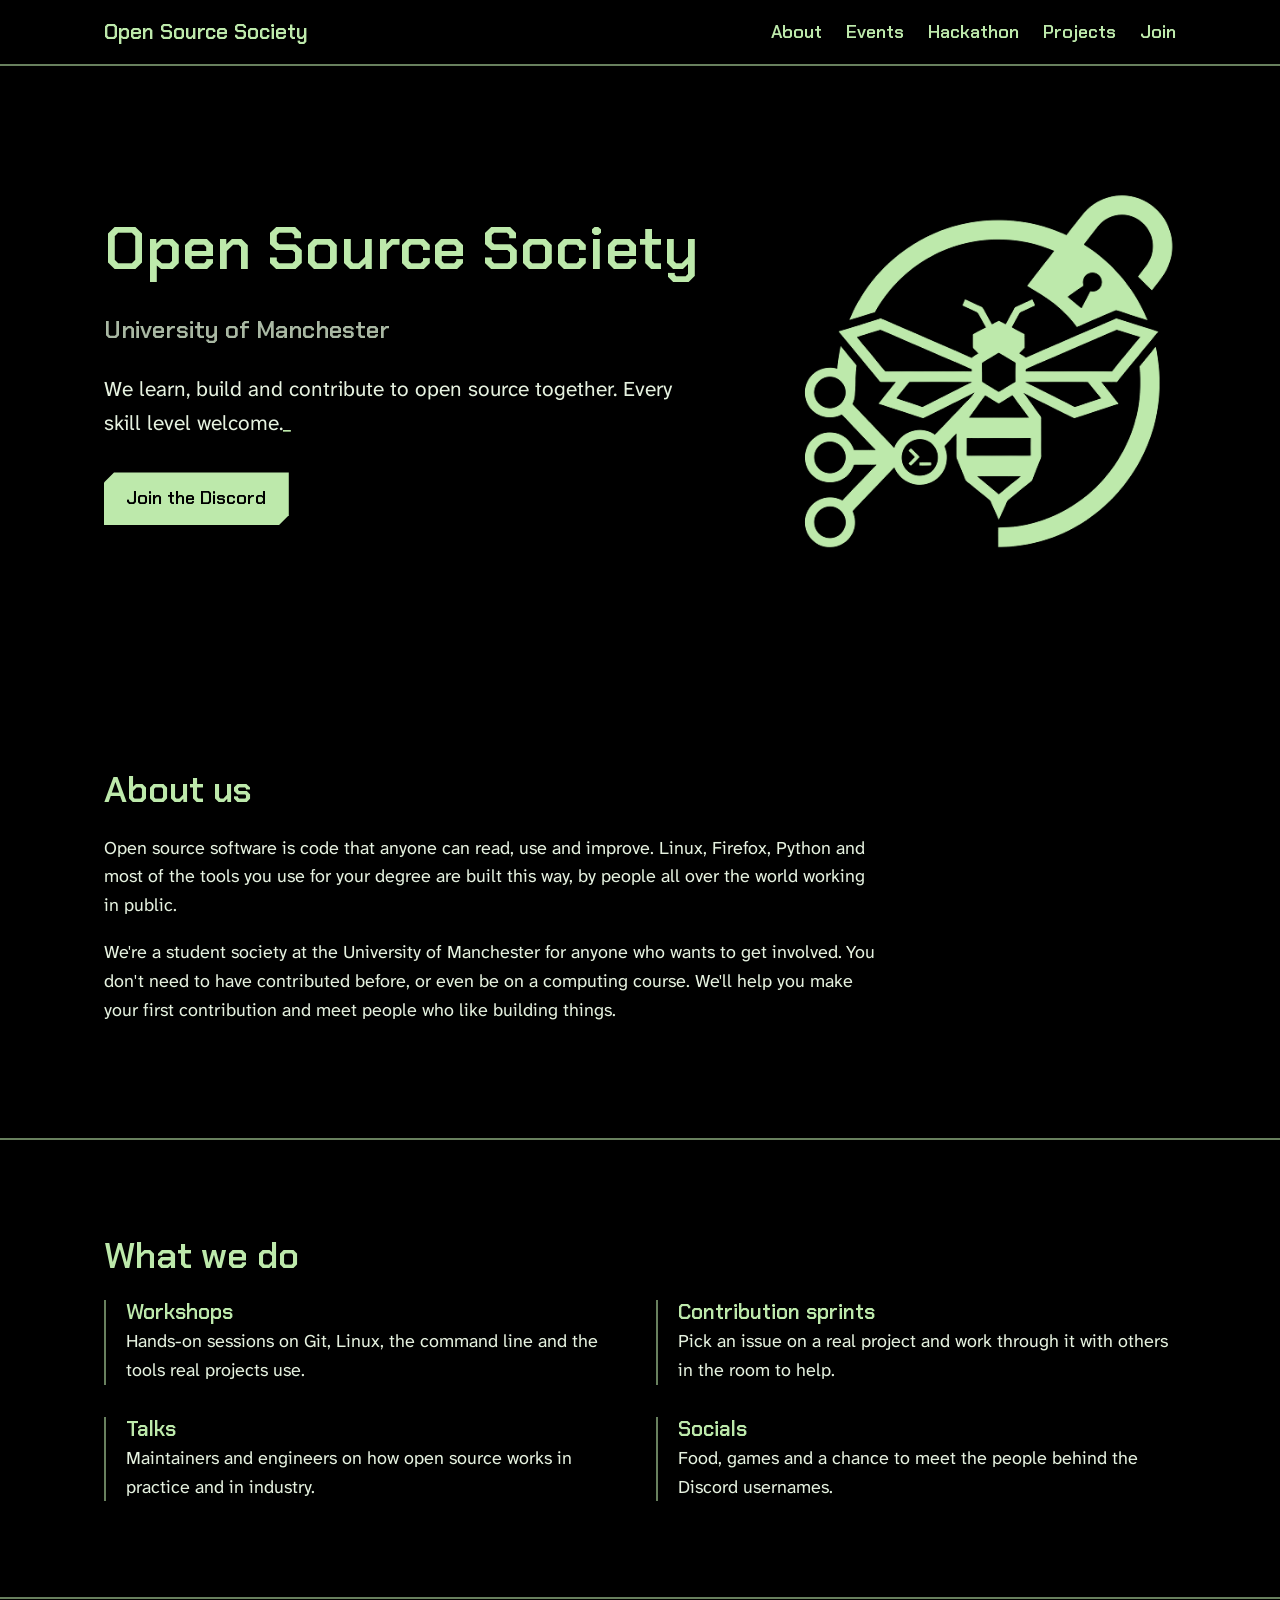
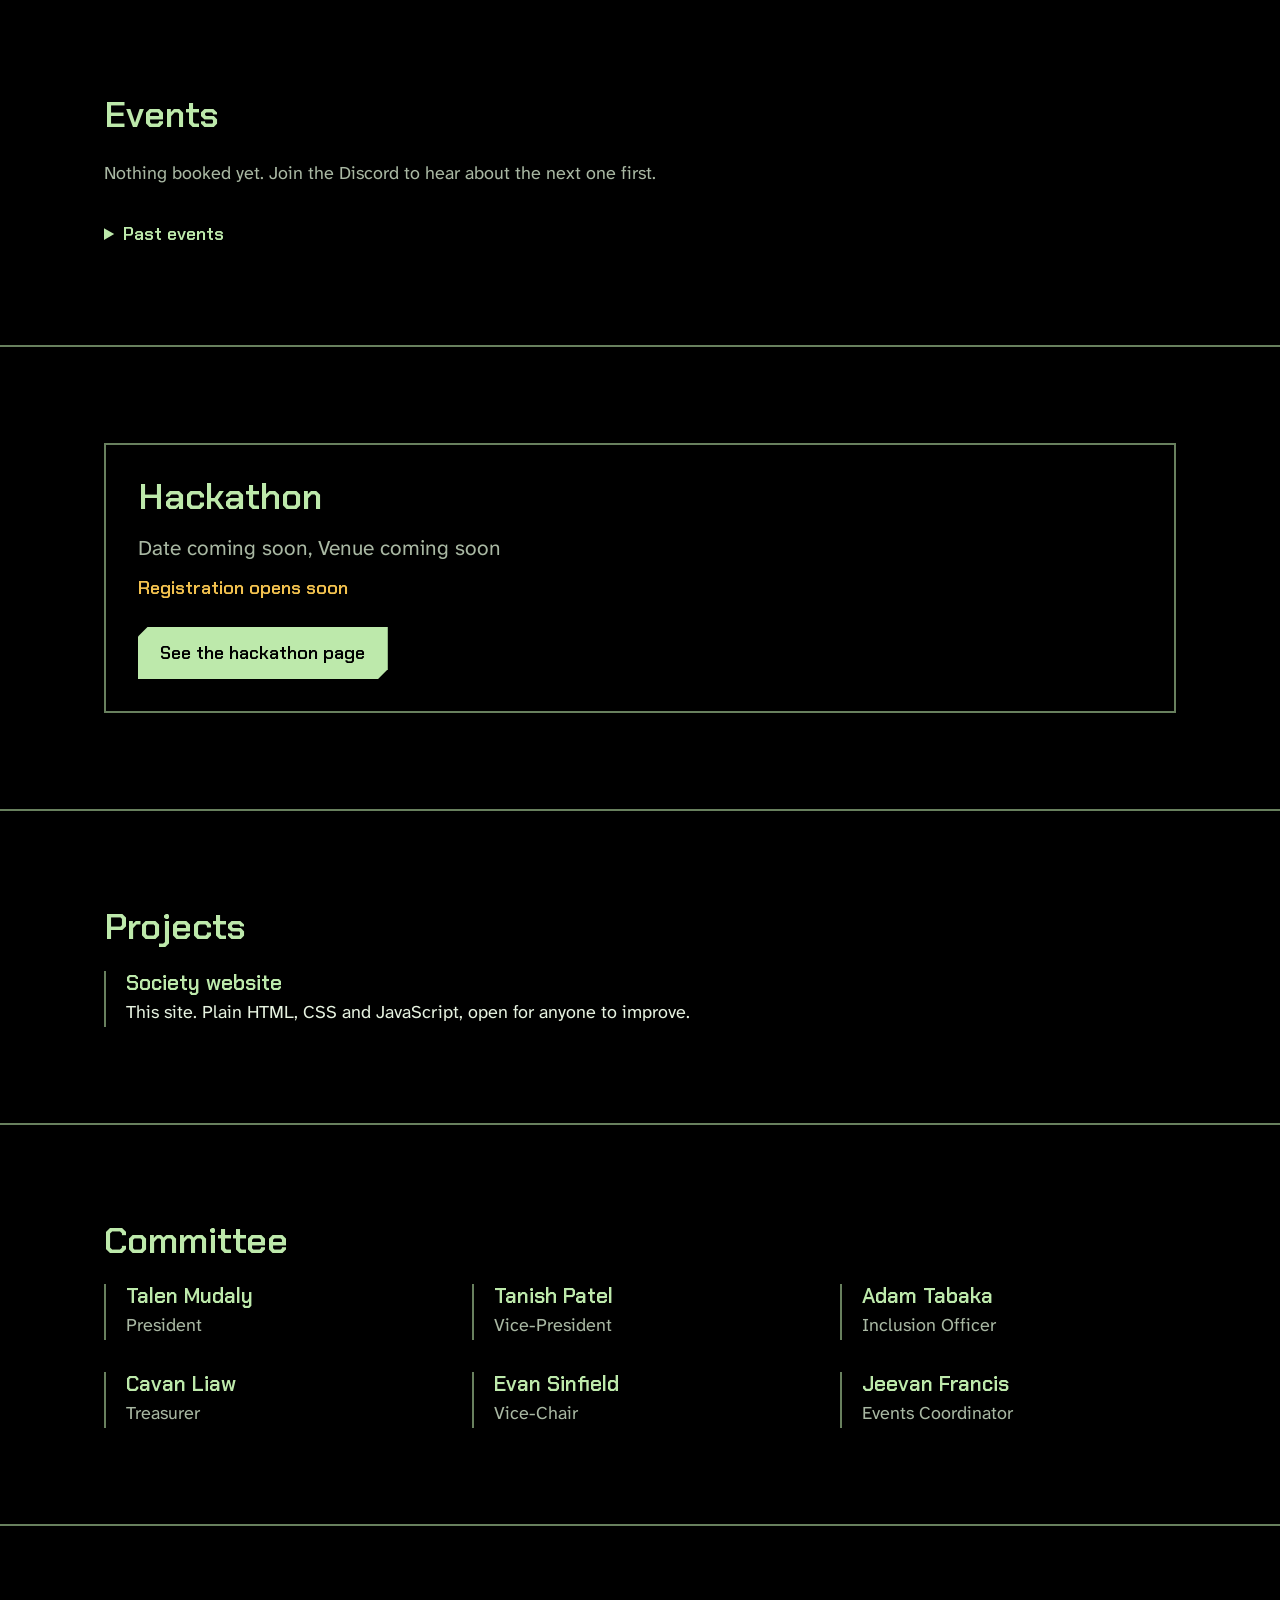
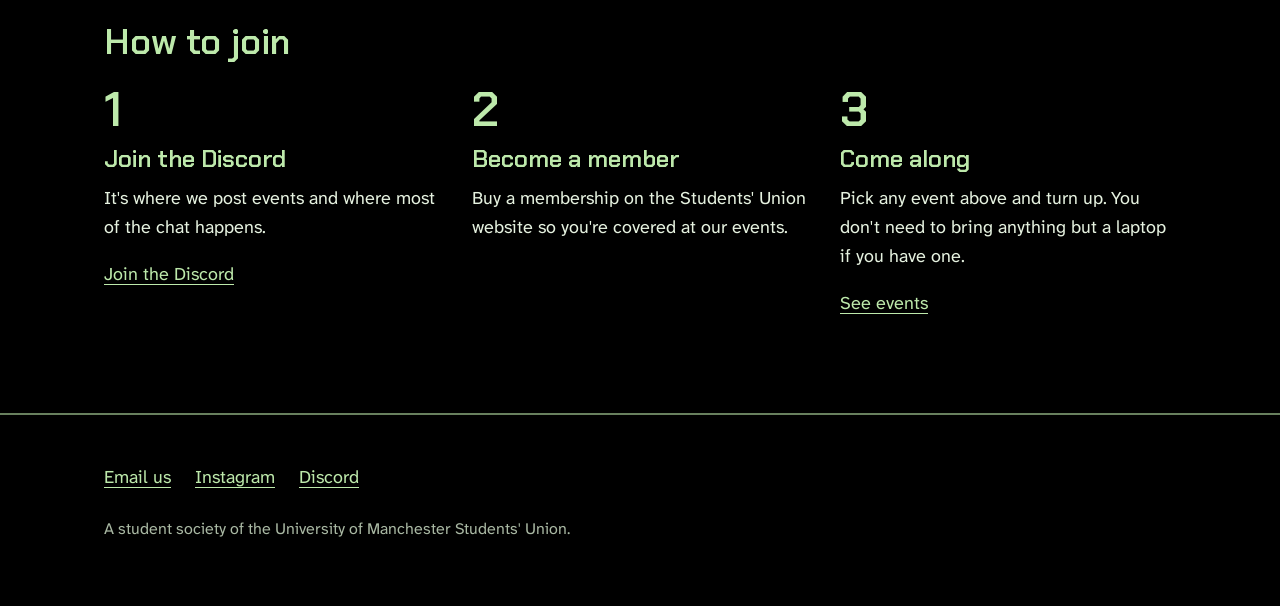
==== index.html @ a1bf6e77 "adding the stuff" ====
<!DOCTYPE html>
<html lang="en-GB">
<head>
  <meta charset="utf-8">
  <meta name="viewport" content="width=device-width, initial-scale=1">
  <title>Open Source Society | University of Manchester</title>
  <meta name="description" content="The University of Manchester's Open Source Society. Workshops, contribution sprints, talks and socials for students of any skill level.">

  <!-- Link previews on WhatsApp, Discord etc. TODO make og:image and og:url absolute once the site address is known -->
  <meta property="og:type" content="website">
  <meta property="og:title" content="Open Source Society | University of Manchester">
  <meta property="og:description" content="Learn, build and contribute to open source with other Manchester students.">
  <meta property="og:image" content="assets/img/og-image.png">
  <meta name="twitter:card" content="summary_large_image">

  <link rel="icon" href="assets/img/favicon.png">
  <link rel="preconnect" href="https://fonts.googleapis.com">
  <link rel="preconnect" href="https://fonts.gstatic.com" crossorigin>
  <link rel="stylesheet" href="https://fonts.googleapis.com/css2?family=Atkinson+Hyperlegible+Next:wght@400;700&family=Chakra+Petch:wght@600&display=swap">
  <link rel="stylesheet" href="assets/css/style.css">

  <!-- Added before paint so the mobile menu doesn't flash open -->
  <script>document.documentElement.classList.add("js");</script>
  <script src="assets/js/data.js" defer></script>
  <script src="assets/js/main.js" defer></script>
</head>
<body data-page="home">
  <a class="skip-link" href="#main">Skip to content</a>

  <!-- ===== SECTION header (copy of this is in every page) ===== -->
  <header class="header">
    <div class="container header__inner">
      <a class="brand" href="index.html">Open Source Society</a>
      <button class="button button--outline nav__toggle" id="nav-toggle" type="button" aria-expanded="false" aria-controls="nav">Menu</button>
      <nav class="nav" id="nav" aria-label="Main">
        <ul class="nav__list">
          <li><a class="nav__link" href="index.html#about">About</a></li>
          <li><a class="nav__link" href="index.html#events">Events</a></li>
          <li><a class="nav__link" href="hackathon.html">Hackathon</a></li>
          <li><a class="nav__link" href="index.html#projects">Projects</a></li>
          <li><a class="nav__link" href="index.html#join">Join</a></li>
        </ul>
      </nav>
    </div>
  </header>

  <main id="main">

    <!-- ===== SECTION hero ===== -->
    <section class="hero" id="hero">
      <div class="container hero__inner">
        <div>
          <h1>Open Source Society</h1>
          <p class="hero__sub">University of Manchester</p>
          <p class="hero__tagline">We learn, build and contribute to open source together. Every skill level welcome.<span class="cursor" aria-hidden="true">_</span></p>
          <div class="button-row">
            <!-- href is a fallback for when JS is off. data.js is the real source. -->
            <a class="button" data-link="discord" href="https://discord.gg/Gbe2rGANzu">Join the Discord</a>
            <a class="button button--outline" data-link="membership" href="" hidden>Become a member</a>
          </div>
        </div>
        <!-- TODO swap for the society logo if one exists, this is the hackathon logo -->
        <img class="hero__logo" src="assets/img/hackathon-logo.png" alt="" width="443" height="443">
      </div>
    </section>

    <!-- ===== SECTION about ===== -->
    <section class="section" id="about">
      <div class="container">
        <h2>About us</h2>
        <p>Open source software is code that anyone can read, use and improve. Linux, Firefox, Python and most of the tools you use for your degree are built this way, by people all over the world working in public.</p>
        <p>We're a student society at the University of Manchester for anyone who wants to get involved. You don't need to have contributed before, or even be on a computing course. We'll help you make your first contribution and meet people who like building things.</p>
      </div>
    </section>

    <!-- ===== SECTION what-we-do ===== -->
    <section class="section" id="what-we-do">
      <div class="container">
        <h2>What we do</h2>
        <ul class="grid grid--pairs">
          <li class="item">
            <h3>Workshops</h3>
            <p>Hands-on sessions on Git, Linux, the command line and the tools real projects use.</p>
          </li>
          <li class="item">
            <h3>Contribution sprints</h3>
            <p>Pick an issue on a real project and work through it with others in the room to help.</p>
          </li>
          <li class="item">
            <h3>Talks</h3>
            <p>Maintainers and engineers on how open source works in practice and in industry.</p>
          </li>
          <li class="item">
            <h3>Socials</h3>
            <p>Food, games and a chance to meet the people behind the Discord usernames.</p>
          </li>
        </ul>
      </div>
    </section>

    <!-- ===== SECTION events (filled from data.js) ===== -->
    <section class="section" id="events">
      <div class="container">
        <h2>Events</h2>
        <ul class="event-list" id="events-upcoming"></ul>
        <details class="past" id="events-past-wrap" hidden>
          <summary>Past events</summary>
          <ul class="event-list" id="events-past"></ul>
        </details>
      </div>
    </section>

    <!-- ===== SECTION hackathon teaser (filled from data.js) ===== -->
    <section class="section" id="hackathon">
      <div class="container">
        <div class="panel teaser">
          <h2 data-hack="name">Hackathon</h2>
          <p class="hero__details"><span data-hack="date">Date coming soon</span>, <span data-hack="venue">Venue coming soon</span></p>
          <p class="status" data-hack="status"></p>
          <div class="button-row">
            <a class="button" href="hackathon.html">See the hackathon page</a>
          </div>
        </div>
      </div>
    </section>

    <!-- ===== SECTION projects (filled from data.js) ===== -->
    <section class="section" id="projects">
      <div class="container">
        <h2>Projects</h2>
        <ul class="grid" id="projects-list"></ul>
        <p data-link-wrap hidden><a data-link="github" href="">See all our code on GitHub</a></p>
      </div>
    </section>

    <!-- ===== SECTION committee (filled from data.js) ===== -->
    <section class="section" id="committee">
      <div class="container">
        <h2>Committee</h2>
        <ul class="grid grid--trios" id="committee-list"></ul>
      </div>
    </section>

    <!-- ===== SECTION join ===== -->
    <section class="section" id="join">
      <div class="container">
        <h2>How to join</h2>
        <ol class="steps">
          <li class="step">
            <h3>Join the Discord</h3>
            <p>It's where we post events and where most of the chat happens.</p>
            <a data-link="discord" href="https://discord.gg/Gbe2rGANzu">Join the Discord</a>
          </li>
          <li class="step">
            <h3>Become a member</h3>
            <p>Buy a membership on the Students' Union website so you're covered at our events.</p>
            <!-- TODO add the SU page to data.js links.membership -->
            <a data-link="membership" href="" hidden>Become a member</a>
          </li>
          <li class="step">
            <h3>Come along</h3>
            <p>Pick any event above and turn up. You don't need to bring anything but a laptop if you have one.</p>
            <a href="#events">See events</a>
          </li>
        </ol>
      </div>
    </section>

  </main>

  <!-- ===== SECTION footer (copy of this is in every page) ===== -->
  <footer class="footer">
    <div class="container">
      <ul class="footer__links">
        <li data-link-wrap><a data-link="email" href="mailto:open.source@manchesterstudentsunion.com">Email us</a></li>
        <li data-link-wrap><a data-link="instagram" href="https://instagram.com/opensourcesocietymcr">Instagram</a></li>
        <li data-link-wrap><a data-link="discord" href="https://discord.gg/Gbe2rGANzu">Discord</a></li>
        <li data-link-wrap hidden><a data-link="github" href="">GitHub</a></li>
      </ul>
      <p data-link-wrap hidden>This site is open source. <a data-link="repo" href="">Improve it on GitHub</a>.</p>
      <!-- TODO check the exact affiliation wording with the Students' Union -->
      <p>A student society of the University of Manchester Students' Union.</p>
    </div>
  </footer>
</body>
</html>
---- assets/css/style.css ----
/* Open Source Society Manchester. See SPEC.md section 6 for the design system. */

/* ===== TOKENS ===== */
:root {
  color-scheme: dark;

  --black: #000000;
  --mint: #BDE9AB;
  --mint-dim: #68805E;
  --text: #E6F2E0;
  --text-dim: #A9B8A3;
  --honey: #F2C14E;

  --font-display: "Chakra Petch", "Arial Narrow", sans-serif;
  --font-body: "Atkinson Hyperlegible Next", "Atkinson Hyperlegible", system-ui, sans-serif;
  --font-mono: ui-monospace, "SF Mono", Menlo, Consolas, monospace;

  /* Type scale from The Elements of Typographic Style */
  --fs-14: 0.875rem;
  --fs-16: 1rem;
  --fs-18: 1.125rem;
  --fs-21: 1.3125rem;
  --fs-24: 1.5rem;
  --fs-h2: clamp(1.75rem, 1.1rem + 2.6vw, 2.25rem);
  --fs-h1: clamp(2.25rem, 1rem + 5vw, 3.75rem);

  --stroke: 2px;
  --chamfer: 10px;
  --max-width: 72rem;
  --measure: 65ch;
  --gutter: clamp(1.25rem, 4vw, 2.5rem);
  --section-space: clamp(3.5rem, 8vw, 6rem);
}

/* ===== BASE ===== */
*, *::before, *::after { box-sizing: border-box; }

html { scroll-behavior: smooth; scroll-padding-top: 5rem; }

body {
  margin: 0;
  background: var(--black);
  color: var(--text);
  font-family: var(--font-body);
  font-size: var(--fs-18);
  line-height: 1.6;
}

h1, h2, h3 {
  margin: 0 0 0.5em;
  font-family: var(--font-display);
  font-weight: 600;
  line-height: 1.1;
  color: var(--mint);
}
h1 { font-size: var(--fs-h1); }
h2 { font-size: var(--fs-h2); margin-bottom: 1.5rem; }
h3 { font-size: var(--fs-24); }

p { margin: 0 0 1em; max-width: var(--measure); }

a { color: var(--mint); text-underline-offset: 0.2em; }
a:hover { color: var(--text); }

:focus-visible { outline: 3px solid var(--mint); outline-offset: 3px; }

img { max-width: 100%; height: auto; display: block; }

ul, ol { margin: 0; padding: 0; list-style: none; }

code { font-family: var(--font-mono); }

/* ===== LAYOUT ===== */
.container {
  max-width: var(--max-width);
  margin-inline: auto;
  padding-inline: var(--gutter);
}

.section { padding-block: var(--section-space); }
.section + .section { border-top: var(--stroke) solid var(--mint-dim); }

.grid {
  display: grid;
  gap: 2rem;
  grid-template-columns: repeat(auto-fit, minmax(min(100%, 16rem), 1fr));
}
/* Wider columns so four items sit two by two instead of three plus one */
/* Three across, so six committee members sit in two even rows */
.grid--trios { grid-template-columns: repeat(auto-fit, minmax(min(100%, 20rem), 1fr)); }
.grid--pairs { grid-template-columns: repeat(auto-fit, minmax(min(100%, 24rem), 1fr)); }

/* ===== COMPONENTS ===== */

/* Skip link, hidden until focused */
.skip-link {
  position: absolute;
  left: 1rem;
  top: -3rem;
  z-index: 20;
  padding: 0.5rem 1rem;
  background: var(--mint);
  color: var(--black);
}
.skip-link:focus { top: 1rem; }

/* Header and nav */
.header {
  position: sticky;
  /* nav drops down below this on mobile */
  top: 0;
  z-index: 10;
  background: var(--black);
  border-bottom: var(--stroke) solid var(--mint-dim);
}
.header__inner {
  display: flex;
  align-items: center;
  justify-content: space-between;
  gap: 1rem;
  min-height: 4rem;
}
.brand {
  font-family: var(--font-display);
  font-weight: 600;
  font-size: var(--fs-21);
  text-decoration: none;
}
.nav__list { display: flex; flex-wrap: wrap; gap: 0.25rem 1.5rem; }
.nav__link { font-family: var(--font-display); font-weight: 600; text-decoration: none; }
.nav__link:hover,
.nav__link[aria-current="page"] { text-decoration: underline; }
/* Scoped to .header so it beats .button, which is declared later */
.header .nav__toggle { display: none; padding: 0.5rem 1rem; font-size: var(--fs-16); }

/* Buttons. The chamfer is drawn on pseudo elements so focus outlines are not clipped. */
.button {
  position: relative;
  isolation: isolate;
  display: inline-flex;
  align-items: center;
  padding: 0.75rem 1.4rem;
  border: 0;
  background: none;
  color: var(--black);
  font-family: var(--font-display);
  font-size: var(--fs-18);
  font-weight: 600;
  text-decoration: none;
  cursor: pointer;
}
.button::before,
.button::after {
  content: "";
  position: absolute;
  z-index: -1;
  clip-path: polygon(var(--c) 0, 100% 0, 100% calc(100% - var(--c)), calc(100% - var(--c)) 100%, 0 100%, 0 var(--c));
}
.button::before { --c: var(--chamfer); inset: 0; background: var(--mint); }
.button:hover { color: var(--black); }
.button:hover::before { background: var(--text); }

.button--outline { color: var(--mint); }
.button--outline::after { --c: calc(var(--chamfer) - 1px); inset: var(--stroke); background: var(--black); }
.button--outline:hover::before { background: var(--mint); }
.button--outline:hover::after { background: var(--mint); }

.button-row { display: flex; flex-wrap: wrap; gap: 1rem; margin-top: 2rem; }

/* Line art panel */
.panel { border: var(--stroke) solid var(--mint-dim); padding: clamp(1.25rem, 3vw, 2rem); }

/* Item with a line on its left, used for activities, projects, committee */
.item { border-left: var(--stroke) solid var(--mint-dim); padding-left: 1.25rem; }
.item h3 { font-size: var(--fs-21); margin-bottom: 0.25rem; }
.item p { margin: 0; }
.item__role { color: var(--text-dim); }

/* Events */
.event-list { display: grid; gap: 1rem; }
.event {
  display: grid;
  gap: 0.25rem 2rem;
  grid-template-columns: 9rem 1fr;
  border: var(--stroke) solid var(--mint-dim);
  padding: 1.25rem;
}
.event__date { font-family: var(--font-display); font-weight: 600; font-size: var(--fs-21); color: var(--honey); }
.event--past .event__date { color: var(--text-dim); }
.event h3 { font-size: var(--fs-21); margin-bottom: 0.25rem; }
.event__meta { color: var(--text-dim); margin-bottom: 0.5rem; }

.past { margin-top: 2rem; }
.past summary { cursor: pointer; font-family: var(--font-display); font-weight: 600; color: var(--mint); }
.past .event-list { margin-top: 1rem; }

.empty { color: var(--text-dim); }

/* Status text, e.g. "Registration opens soon" */
.status { color: var(--honey); font-family: var(--font-display); font-weight: 600; }

/* Numbered steps, only for real sequences */
.steps { counter-reset: step; display: grid; gap: 2rem; grid-template-columns: repeat(auto-fit, minmax(min(100%, 15rem), 1fr)); }
.step { counter-increment: step; }
.step::before {
  content: counter(step);
  display: block;
  font-family: var(--font-display);
  font-weight: 600;
  font-size: 3rem;
  line-height: 1;
  color: var(--mint);
  margin-bottom: 0.75rem;
}

/* Timeline with circuit nodes, like the logo. Hackathon schedule only. */
.timeline { border-left: var(--stroke) solid var(--mint); margin-left: 0.5rem; }
.timeline:has(.empty) { border-left: 0; margin-left: 0; }
.timeline__item { position: relative; padding: 0 0 1.5rem 1.75rem; }
.timeline__item::before {
  content: "";
  position: absolute;
  left: calc(-0.5rem - 1px);
  top: 0.35rem;
  width: 1rem;
  height: 1rem;
  border: 3px solid var(--mint);
  border-radius: 50%;
  background: var(--black);
}
.timeline__item:last-child { padding-bottom: 0; }
.timeline__time { font-family: var(--font-display); font-weight: 600; color: var(--mint); display: block; }

/* FAQ */
.faq { display: grid; gap: 0.75rem; max-width: 48rem; }
.faq details { border: var(--stroke) solid var(--mint-dim); padding: 1rem 1.25rem; }
.faq summary { cursor: pointer; font-family: var(--font-display); font-weight: 600; font-size: var(--fs-21); color: var(--mint); }
.faq details p { margin: 0.75rem 0 0; }

/* ===== SECTIONS ===== */
.hero { padding-block: clamp(3rem, 10vw, 7rem); }
.hero__inner { display: grid; gap: 2.5rem; align-items: center; grid-template-columns: 1.4fr 1fr; }
.hero__sub { font-family: var(--font-display); font-weight: 600; font-size: var(--fs-24); color: var(--text-dim); margin-bottom: 1.5rem; }
.hero__tagline { font-size: var(--fs-21); }
.hero__logo { width: min(100%, 24rem); justify-self: end; }
.hero__details { color: var(--text-dim); font-size: var(--fs-21); margin-bottom: 0.25rem; }

.cursor { color: var(--mint); animation: blink 1.1s steps(1) infinite; }
@keyframes blink { 50% { opacity: 0; } }

.teaser { display: grid; gap: 0.5rem; }
.teaser h2 { margin-bottom: 0.5rem; }
.teaser p { margin: 0; }
.teaser .button-row { margin-top: 1rem; }

.footer { border-top: var(--stroke) solid var(--mint-dim); padding-block: 3rem; color: var(--text-dim); }
.footer__links { display: flex; flex-wrap: wrap; gap: 0.5rem 1.5rem; margin-bottom: 1.5rem; }
.footer p { font-size: var(--fs-16); }

.not-found { min-height: 60vh; }

/* ===== RESPONSIVE ===== */
@media (max-width: 48rem) {
  .js .header .nav__toggle { display: inline-flex; }
  .js .nav { display: none; }
  .js .nav--open { display: block; position: absolute; top: 100%; left: 0; right: 0; background: var(--black); border-block: var(--stroke) solid var(--mint-dim); }
  .js .nav--open .nav__list { flex-direction: column; padding: 1rem var(--gutter) 1.5rem; gap: 1rem; }

  .hero__inner { grid-template-columns: 1fr; }
  .hero__logo { order: -1; width: 10rem; justify-self: start; }
  .event { grid-template-columns: 1fr; }
}

@media (prefers-reduced-motion: reduce) {
  html { scroll-behavior: auto; }
  .cursor { animation: none; }
}

/* ===== UTILITIES ===== */
.visually-hidden {
  position: absolute;
  width: 1px;
  height: 1px;
  overflow: hidden;
  clip-path: inset(50%);
  white-space: nowrap;
}
[hidden] { display: none !important; }
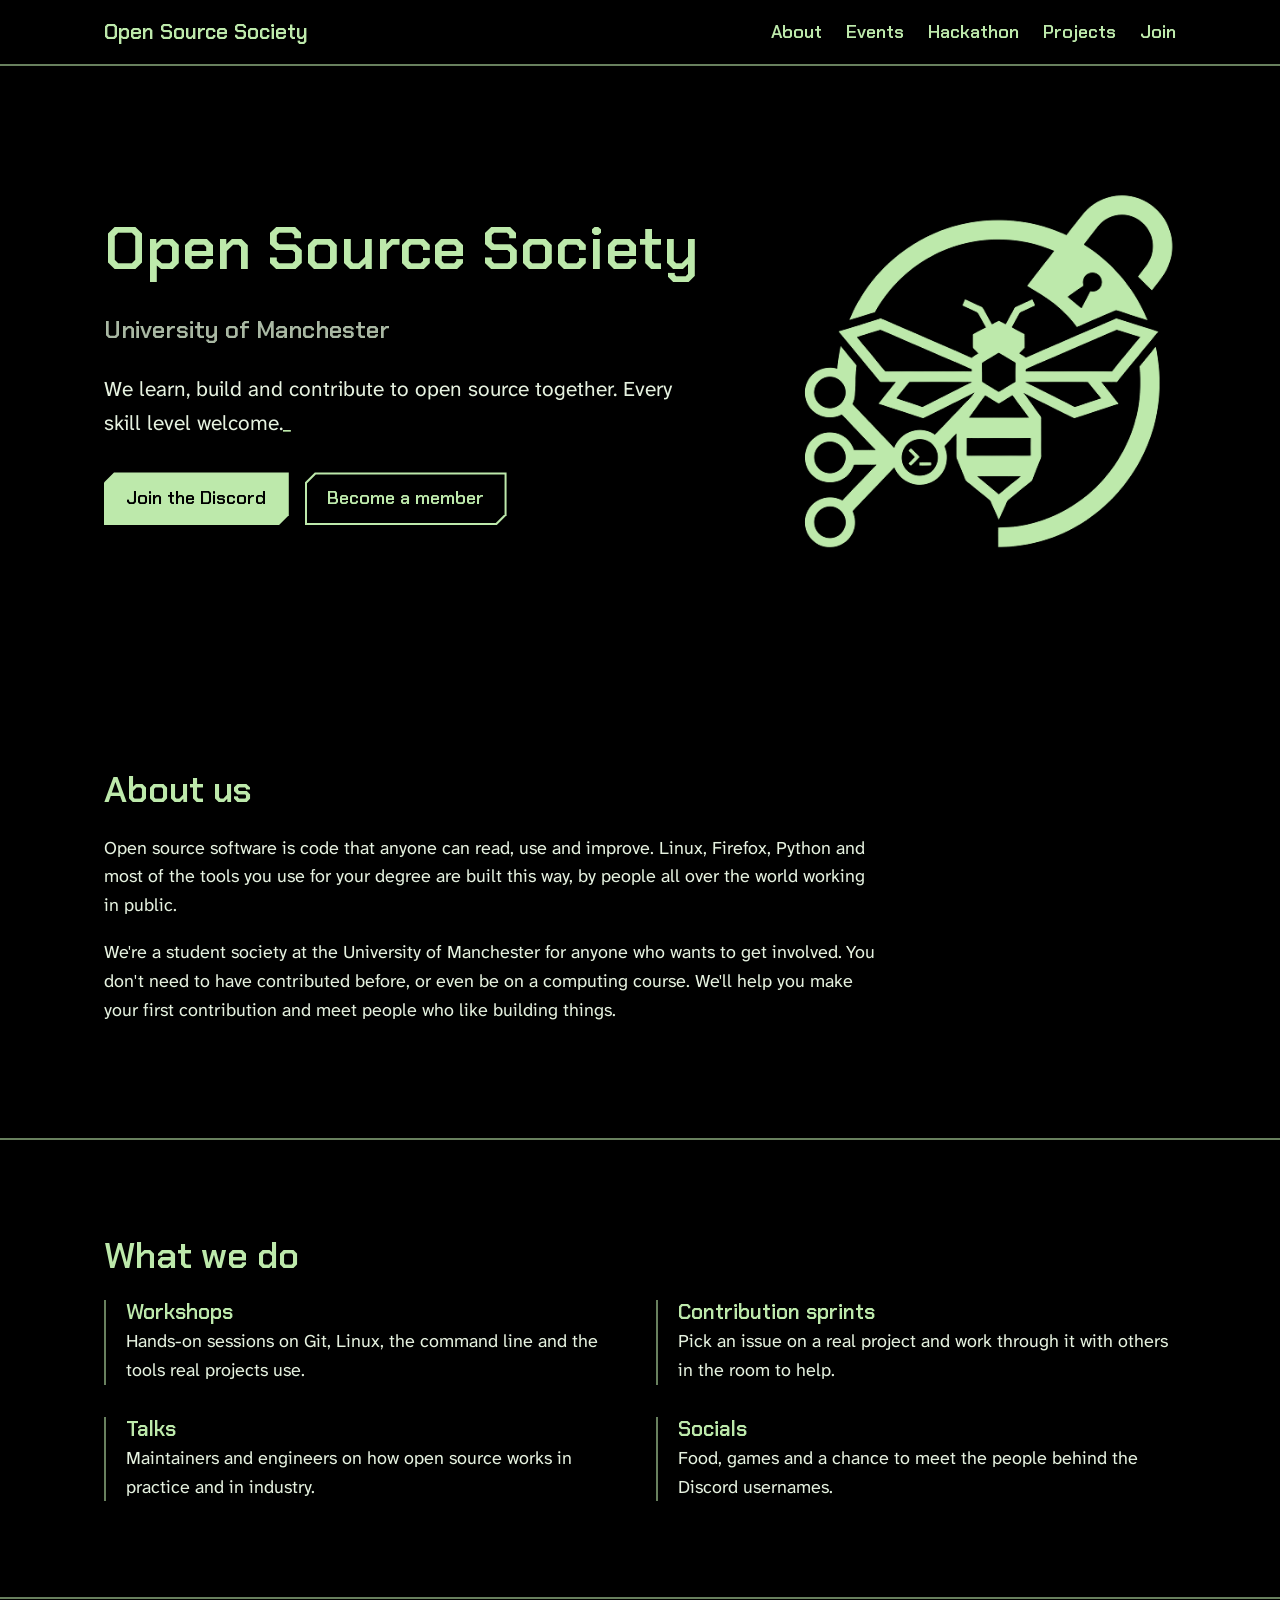
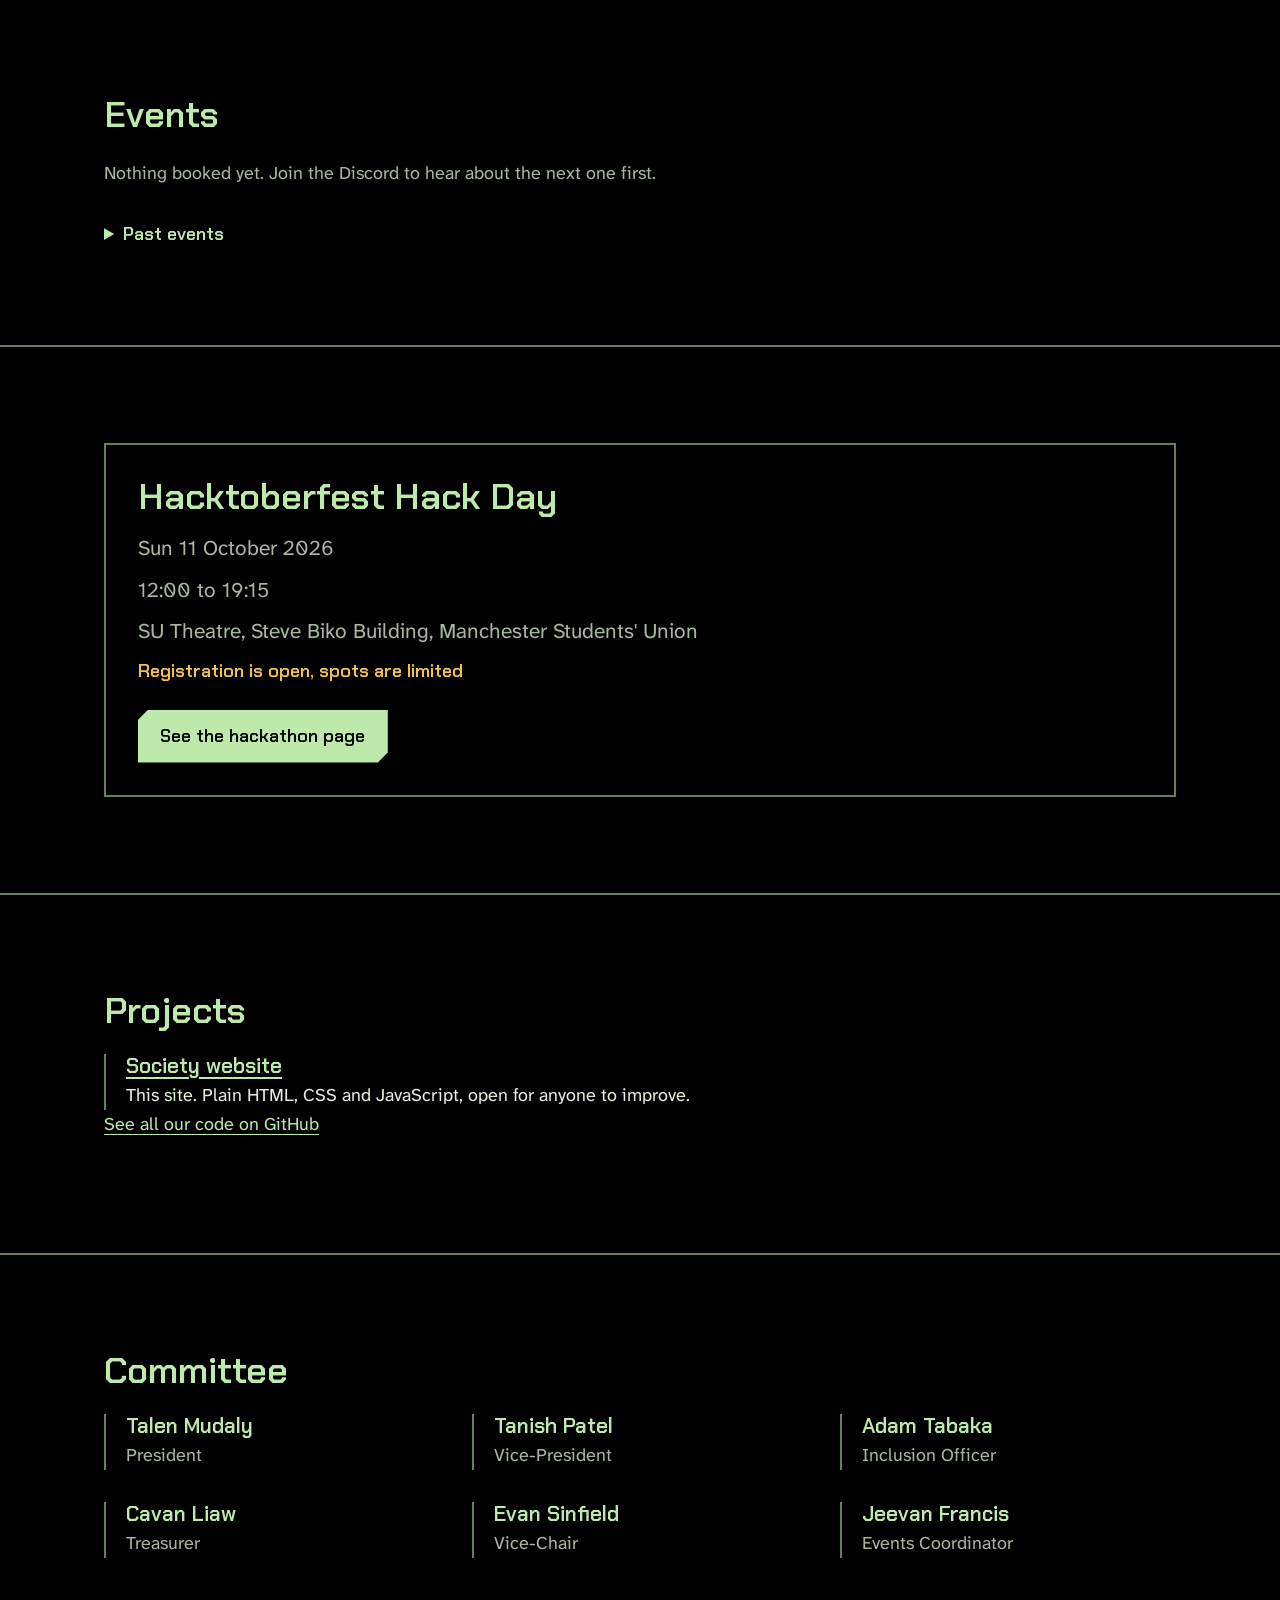
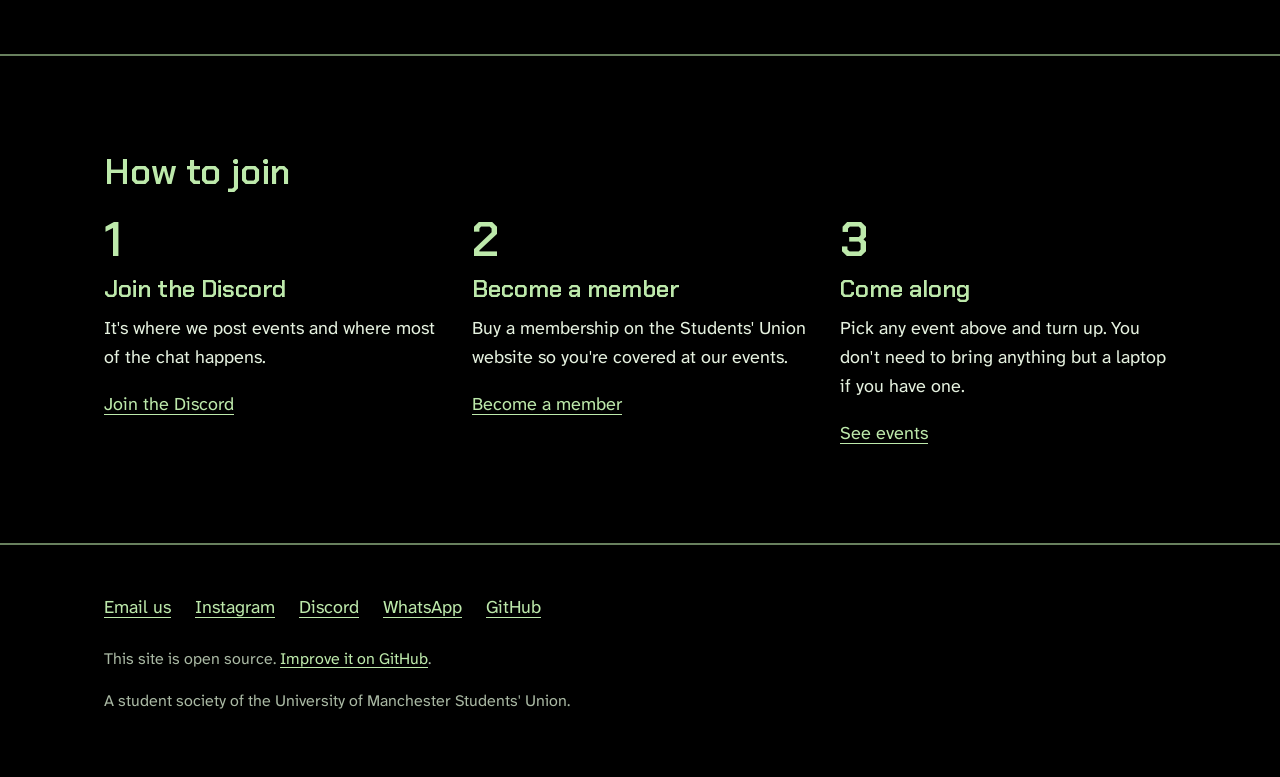
==== commit 952aac7a: "upadated" ====
--- a/index.html
+++ b/index.html
@@ -115,7 +115,9 @@
       <div class="container">
         <div class="panel teaser">
           <h2 data-hack="name">Hackathon</h2>
-          <p class="hero__details"><span data-hack="date">Date coming soon</span>, <span data-hack="venue">Venue coming soon</span></p>
+          <p class="hero__details" data-hack="date">Date coming soon</p>
+          <p class="hero__details" data-hack="time" hidden></p>
+          <p class="hero__details" data-hack="venue">Venue coming soon</p>
           <p class="status" data-hack="status"></p>
           <div class="button-row">
             <a class="button" href="hackathon.html">See the hackathon page</a>
@@ -175,7 +177,8 @@
         <li data-link-wrap><a data-link="email" href="mailto:open.source@manchesterstudentsunion.com">Email us</a></li>
         <li data-link-wrap><a data-link="instagram" href="https://instagram.com/opensourcesocietymcr">Instagram</a></li>
         <li data-link-wrap><a data-link="discord" href="https://discord.gg/Gbe2rGANzu">Discord</a></li>
-        <li data-link-wrap hidden><a data-link="github" href="">GitHub</a></li>
+        <li data-link-wrap><a data-link="whatsapp" href="">WhatsApp</a></li>
+        <li data-link-wrap><a data-link="github" href="">GitHub</a></li>
       </ul>
       <p data-link-wrap hidden>This site is open source. <a data-link="repo" href="">Improve it on GitHub</a>.</p>
       <!-- TODO check the exact affiliation wording with the Students' Union -->
